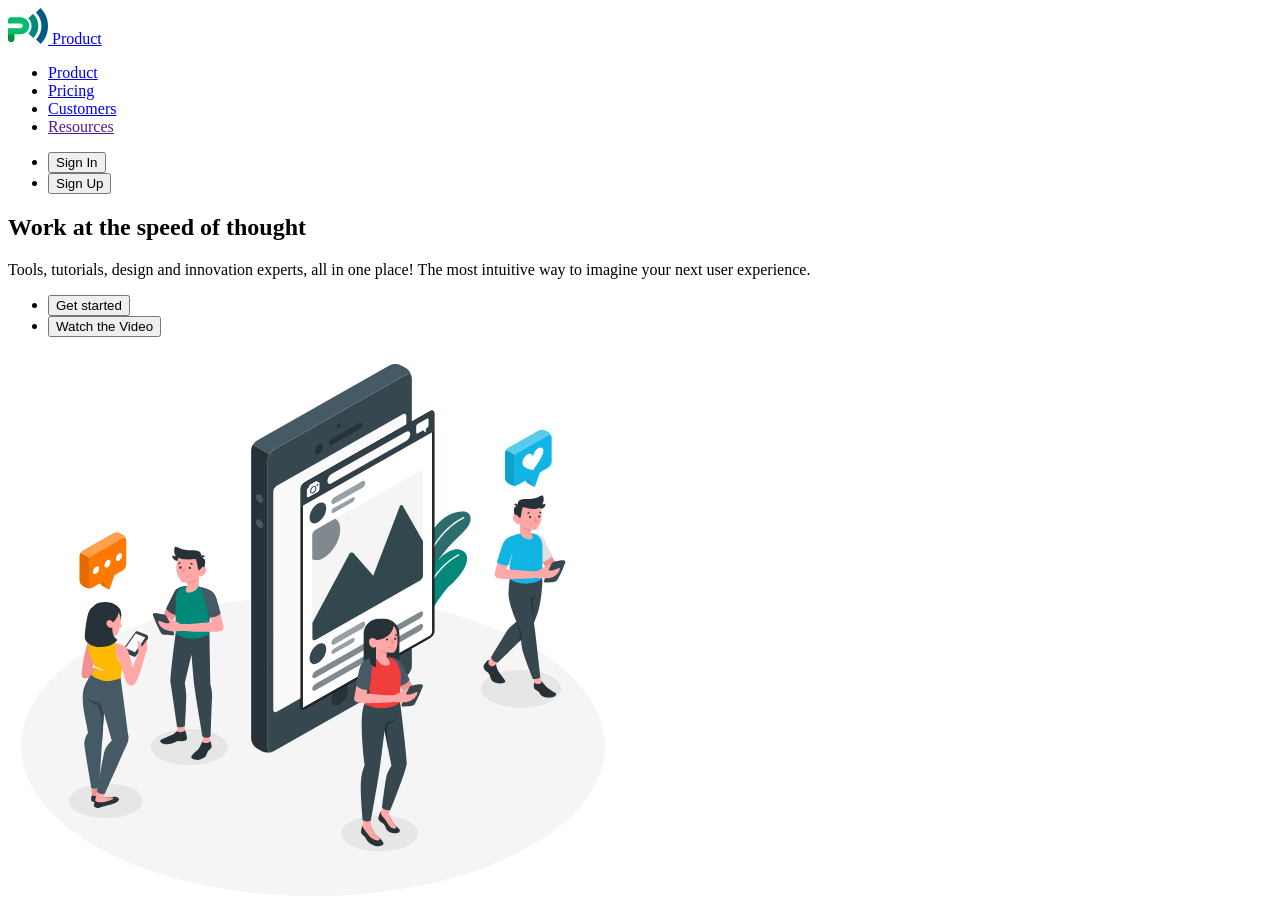
==== index.html @ 74893ad1 "add header+hero markup" ====
<!DOCTYPE html>
<html lang="en">

<head>
  <meta charset="UTF-8">
  <meta name="viewport" content="width=device-width, initial-scale=1.0">
  <title>Business promotion</title>
</head>

<body>
  <header>
    <a href="./index.html">
      <img src="./images/logo.svg" alt="Logo" width="40" height="36">
      Product
    </a>

    <nav>
      <ul>
        <li><a href="./index.html">Product</a></li>
        <li><a href="./pricing.html">Pricing</a></li>
        <li><a href="./customer.html">Customers</a></li>
        <li><a href="">Resources</a></li>
      </ul>
    </nav>

    <ul>
      <li><button type="button">Sign In</button></li>
      <li><button type="button">Sign Up</button></li>
    </ul>

  </header>


  <main>
    <!-- HERO SECTION -->
    <section>
      <h1>Work at the speed of thought</h1>
      <p>Tools, tutorials, design and innovation experts, all in one place! The most intuitive way to imagine your next user
      experience.</p>
      <ul>
        <li><button type="button">Get started</button></li>
        <li><button type="button">Watch the Video</button></li>
      </ul>
      <img src="./images/hero-img.svg" alt="hero image" width="610" height="555">
    </section>

  </main>



  
  <footer></footer>
</body>

</html>
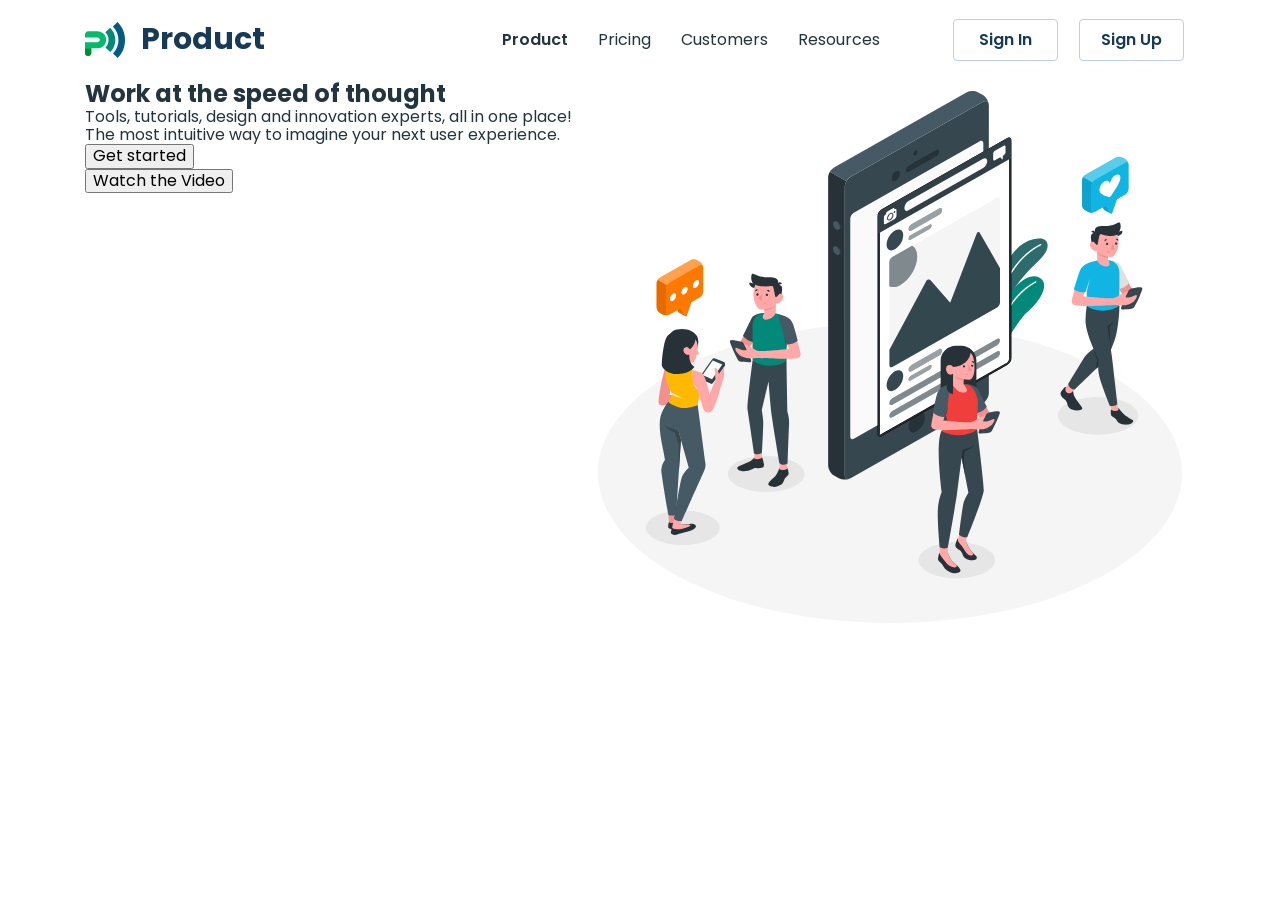
==== commit 4fa6b7d1: "add styles" ====
--- a/index.html
+++ b/index.html
@@ -4,44 +4,57 @@
 <head>
   <meta charset="UTF-8">
   <meta name="viewport" content="width=device-width, initial-scale=1.0">
+  <link rel="stylesheet" href="https://cdnjs.cloudflare.com/ajax/libs/modern-normalize/3.0.1/modern-normalize.min.css" integrity="sha512-q6WgHqiHlKyOqslT/lgBgodhd03Wp4BEqKeW6nNtlOY4quzyG3VoQKFrieaCeSnuVseNKRGpGeDU3qPmabCANg==" crossorigin="anonymous" referrerpolicy="no-referrer" />
+  <link rel="preconnect" href="https://fonts.googleapis.com">
+  <link rel="preconnect" href="https://fonts.gstatic.com" crossorigin>
+  <link href="https://fonts.googleapis.com/css2?family=Inter:opsz,wght@500;700&family=Montserrat:wght@400;500;600;700&family=Poppins:wght@400;500;600;700;800&family=Roboto:wght@400;500;700;900&display=swap" rel="stylesheet">
+  <link rel="stylesheet" href="./css/styles.css">
   <title>Business promotion</title>
 </head>
 
 <body>
-  <header>
-    <a href="./index.html">
-      <img src="./images/logo.svg" alt="Logo" width="40" height="36">
-      Product
-    </a>
+  <header class="header">
+    <div class="container header-container">
 
-    <nav>
-      <ul>
-        <li><a href="./index.html">Product</a></li>
-        <li><a href="./pricing.html">Pricing</a></li>
-        <li><a href="./customer.html">Customers</a></li>
-        <li><a href="">Resources</a></li>
+      <a href="./index.html" class="logo">
+        <img src="./images/logo.svg" alt="Logo" width="40" height="36">
+        Product
+      </a>
+
+      <nav class="header-nav">
+        <ul class="header-nav-list">
+          <li class="header-nav-item"><a class="header-nav-link current" href="./index.html">Product</a></li>
+          <li class="header-nav-item"><a class="header-nav-link" href="./pricing.html">Pricing</a></li>
+          <li class="header-nav-item"><a class="header-nav-link" href="./customer.html">Customers</a></li>
+          <li class="header-nav-item"><a class="header-nav-link" href="">Resources</a></li>
+        </ul>
+      </nav>
+
+      <ul class="header-btn-list">
+        <li class="header-btn-item"><button class="header-btn" type="button">Sign In</button></li>
+        <li class="header-btn-item"><button class="header-btn" type="button">Sign Up</button></li>
       </ul>
-    </nav>
 
-    <ul>
-      <li><button type="button">Sign In</button></li>
-      <li><button type="button">Sign Up</button></li>
-    </ul>
+    </div>
 
   </header>
 
 
   <main>
     <!-- HERO SECTION -->
-    <section>
-      <h1>Work at the speed of thought</h1>
-      <p>Tools, tutorials, design and innovation experts, all in one place! The most intuitive way to imagine your next user
-      experience.</p>
-      <ul>
-        <li><button type="button">Get started</button></li>
-        <li><button type="button">Watch the Video</button></li>
-      </ul>
-      <img src="./images/hero-img.svg" alt="hero image" width="610" height="555">
+    <section class="hero">
+      <div class="container hero-container">
+        <div class="hero-box">
+          <h1>Work at the speed of thought</h1>
+          <p>Tools, tutorials, design and innovation experts, all in one place! The most intuitive way to imagine your next user
+          experience.</p>
+          <ul>
+            <li><button type="button">Get started</button></li>
+            <li><button type="button">Watch the Video</button></li>
+          </ul>
+        </div>
+        <img src="./images/hero-img.svg" alt="hero image" width="610" height="555">
+      </div>
     </section>
 
   </main>
--- a/css/styles.css
+++ b/css/styles.css
@@ -0,0 +1,109 @@
+body {
+        font-family: "Poppins", sans-serif;
+        color: #22343d;
+        background-color: #fff;
+}
+
+a {
+        text-decoration: none;
+}
+
+ul,
+ol {
+        list-style: none;
+        padding-left: 0;
+        margin: 0;
+}
+
+h1,
+h2,
+h3,
+h4,
+h5,
+h6,
+p {
+        margin: 0;
+}
+
+img {
+        display: block;
+}
+
+button {
+        cursor: pointer;
+}
+
+.container {
+        width: 1150px;
+        padding-right: 20px;
+        padding-left: 20px;
+        margin: 0 auto;
+}
+
+/* HEADER  */
+
+.header {
+}
+
+.header-container {
+        display: flex;
+        align-items: center;
+}
+
+.logo {
+        display: flex;
+        align-items: center;
+        margin-right: 237px;
+        gap: 16px;
+        font-weight: 700;
+        font-size: 30px;
+        line-height: 0.93;
+        color: #173a56;
+}
+.header-nav {
+        margin-right: 73px;
+}
+.header-nav-list {
+        display: flex;
+        gap: 30px;
+}
+.header-nav-item {
+}
+.header-nav-link {
+        display: block;
+        padding: 26px 0;
+        line-height: 1.75;
+        color: #22343d;
+}
+.current {
+        font-weight: 600;
+}
+.header-btn-list {
+        display: flex;
+        gap: 21px;
+}
+.header-btn-item {
+}
+.header-btn {
+        min-width: 105px;
+        height: 42px;
+        border: 1px solid #bcd0e5;
+        border-radius: 4px;
+        font-family: inherit;
+        font-weight: 600;
+        font-size: 16px;
+        text-align: center;
+        color: #173a56;
+        background-color: transparent;
+}
+.header-btn:hover,
+.header-btn:focus {
+        color: #fff;
+        background-color: #02897a;
+        border-color: transparent;
+}
+
+
+.hero-container {
+  display: flex;
+}
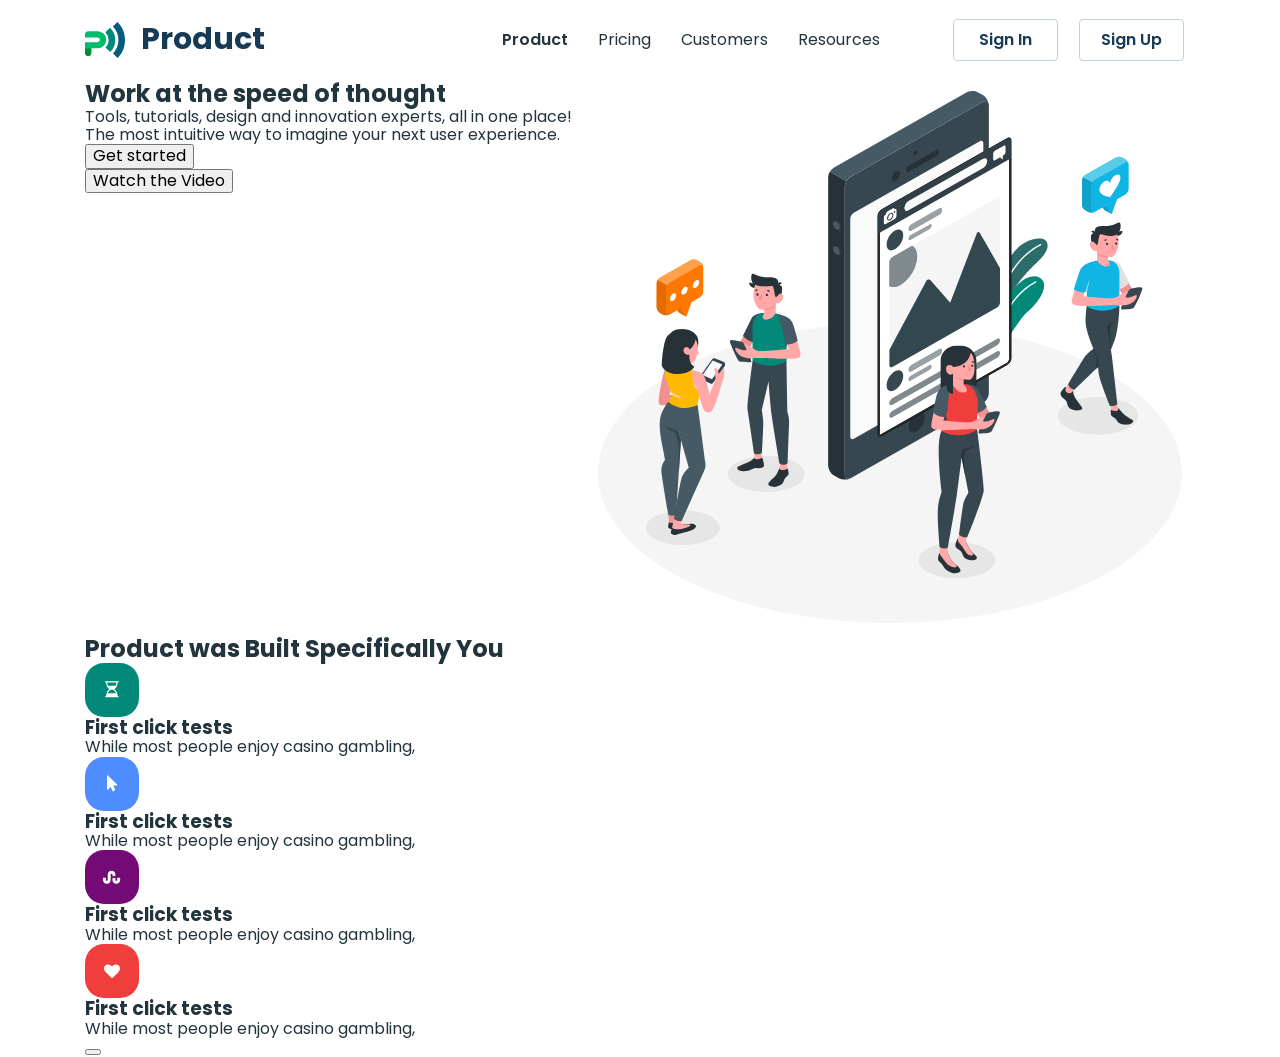
==== commit 44c763cd: "add icons" ====
--- a/index.html
+++ b/index.html
@@ -57,6 +57,76 @@
       </div>
     </section>
 
+    <!-- <section>
+      <div class="container">
+        <h2>Product  was Built Specifically for You</h2>
+        <ul>
+          <li class="product-item">
+            <div class="product-box">
+              <svg width="11" height="18">
+                <use href="./images/icons.svg#icon-cursor"></use>
+              </svg>
+            </div>
+            <h3>First click tests</h3>
+            <p>While most people enjoy casino gambling,</p>
+          </li>
+          <li class="product-item">
+            <div class="product-box">
+              <svg width="18" height="18">
+                <use href="./images/icons.svg#icon-wave"></use>
+              </svg>
+            </div>
+             <h3>First click tests</h3>
+            <p>While most people enjoy casino gambling,</p>
+          </li>
+          <li class="product-item">
+            <div class="product-box">
+              <svg width="16" height="18">
+                <use href="./images/icons.svg#icon-heart"></use>
+              </svg>
+            </div>
+             <h3>First click tests</h3>
+            <p>While most people enjoy casino gambling,</p>
+          </li>
+          <li class="product-item">
+            <div class="product-box">
+              <svg width="14" height="18">
+                <use href="./images/icons.svg#icon-clock"></use>
+              </svg>
+            </div>
+             <h3>First click tests</h3>
+            <p>While most people enjoy casino gambling,</p>
+          </li>
+        </ul>
+        <button></button>
+      </div>
+    </section> -->
+
+    <section>
+      <div class="container">
+        <h2>Product  was Built Specifically You</h2>
+        <ul>
+          <li class="product-item">
+            <h3 class="product-item-title">First click tests</h3>
+            <p>While most people enjoy casino gambling,</p>
+          </li>
+          <li class="product-item">
+             <h3 class="product-item-title">First click tests</h3>
+            <p>While most people enjoy casino gambling,</p>
+          </li>
+          <li class="product-item">
+             <h3 class="product-item-title">First click tests</h3>
+            <p>While most people enjoy casino gambling,</p>
+          </li>
+          <li class="product-item">
+             <h3 class="product-item-title">First click tests</h3>
+            <p>While most people enjoy casino gambling,</p>
+          </li>
+        </ul>
+        <button></button>
+      </div>
+    </section>
+
   </main>
 
 
--- a/css/styles.css
+++ b/css/styles.css
@@ -103,7 +103,55 @@
         border-color: transparent;
 }
 
+.hero-container {
+        display: flex;
+}
+/* 
+.product-box {
+        display: flex;
+        align-items: center;
+        justify-content: center;
+        border-radius: 19px;
+        width: 54px;
+        height: 54px;
+}
 
-.hero-container {
-  display: flex;
-}+.product-item:nth-child(1) .product-box {
+        background-color: #02897a;
+}
+.product-item:nth-child(2) .product-box {
+        background-color: #4d8dff;
+}
+.product-item:nth-child(3) .product-box {
+        background-color: #740a76;
+}
+.product-item:nth-child(4) .product-box {
+        background-color: #f03e3d;
+} */
+
+.product-item-title::before {
+        content: "";
+        display: block;
+        border-radius: 19px;
+        width: 54px;
+        height: 54px;
+        background-repeat: no-repeat;
+        background-position: center;
+}
+
+.product-item:nth-child(1) .product-item-title::before {
+        background-color: #02897a;
+        background-image: url(../images/icon-1.svg);
+}
+.product-item:nth-child(2) .product-item-title::before {
+        background-color: #4d8dff;
+        background-image: url(../images/icon-2.svg);
+}
+.product-item:nth-child(3) .product-item-title::before {
+        background-color: #740a76;
+        background-image: url(../images/icon-3.svg);
+}
+.product-item:nth-child(4) .product-item-title::before {
+        background-color: #f03e3d;
+        background-image: url(../images/icon-4.svg);
+}
